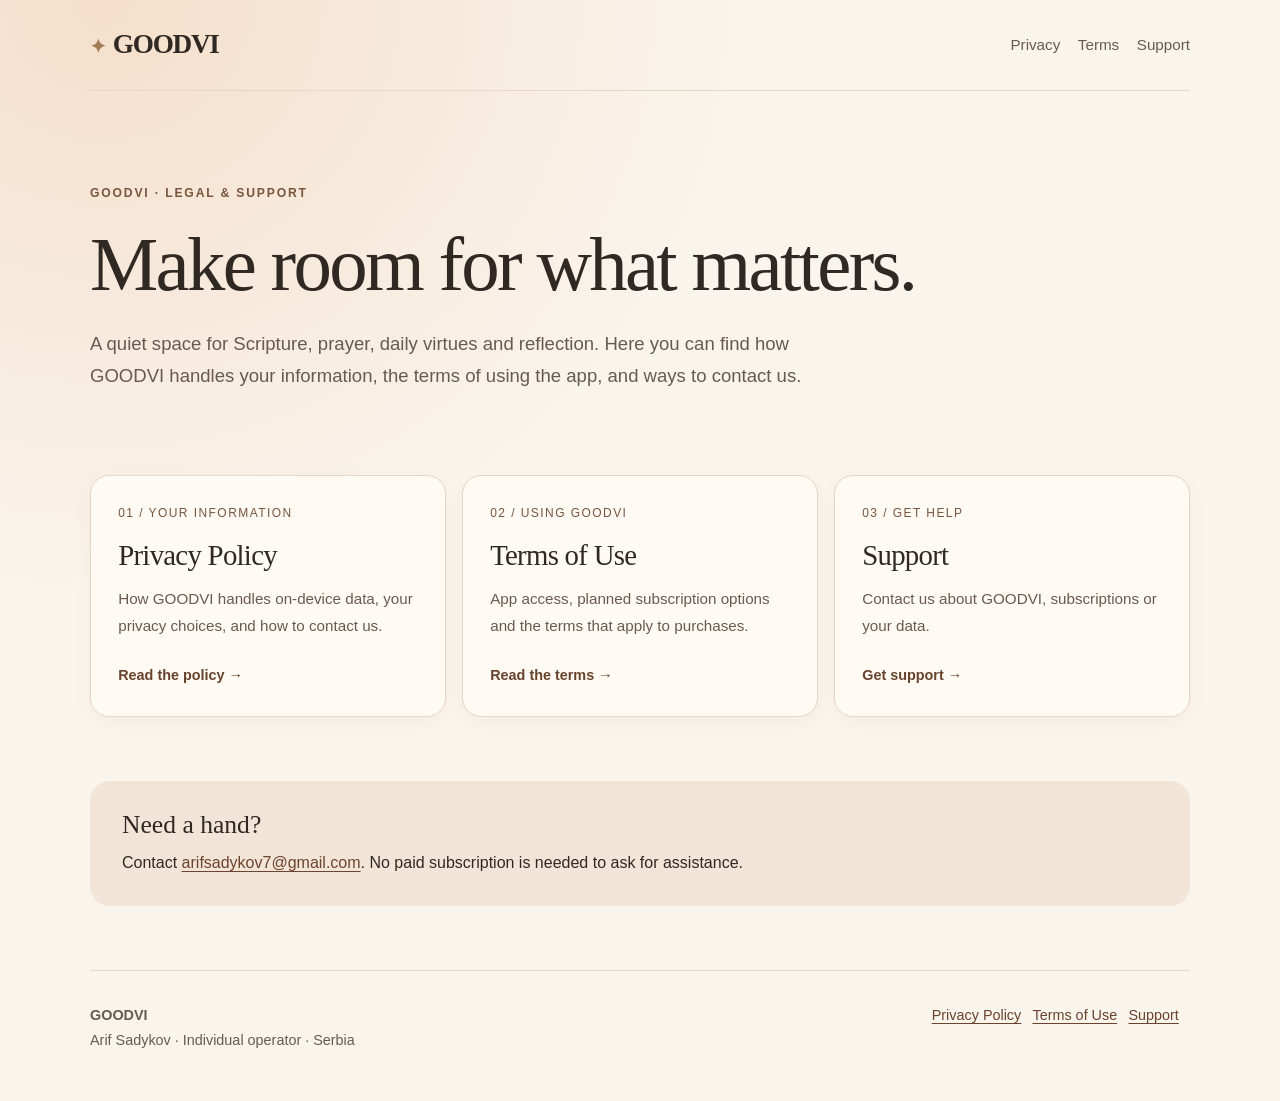
==== index.html @ 81b50287 "Add GOODVI legal and support site" ====
<!doctype html><html lang="en"><head><meta charset="utf-8"><meta name="viewport" content="width=device-width,initial-scale=1"><meta name="description" content="Official privacy, terms and support information for GOODVI, the iPhone Scripture, prayer and reflection app."><meta name="theme-color" content="#f9f4ec"><title>GOODVI — Privacy, Terms & Support</title><link rel="stylesheet" href="./assets/styles.css"></head><body><a class="skip" href="#main">Skip to content</a><header class="header"><a class="brand" href="./">GOODVI</a><nav class="nav" aria-label="Main navigation"><a href="./privacy/">Privacy</a><a href="./terms/">Terms</a><a href="./support/">Support</a></nav></header><main id="main"><section class="hero"><p class="eyebrow">GOODVI · Legal & support</p><h1>Make room for what matters.</h1><p class="lead">A quiet space for Scripture, prayer, daily virtues and reflection. Here you can find how GOODVI handles your information, the terms of using the app, and ways to contact us.</p></section><div class="cards"><a class="card" href="./privacy/"><span class="num">01 / YOUR INFORMATION</span><h2>Privacy Policy</h2><p>How GOODVI handles on-device data, your privacy choices, and how to contact us.</p><span class="more">Read the policy →</span></a><a class="card" href="./terms/"><span class="num">02 / USING GOODVI</span><h2>Terms of Use</h2><p>App access, planned subscription options and the terms that apply to purchases.</p><span class="more">Read the terms →</span></a><a class="card" href="./support/"><span class="num">03 / GET HELP</span><h2>Support</h2><p>Contact us about GOODVI, subscriptions or your data.</p><span class="more">Get support →</span></a></div><section class="home-contact"><h2>Need a hand?</h2><p>Contact <a href="mailto:arifsadykov7@gmail.com">arifsadykov7@gmail.com</a>. No paid subscription is needed to ask for assistance.</p></section></main><footer class="footer"><p><strong>GOODVI</strong><br>Arif Sadykov · Individual operator · Serbia</p><p><a href="./privacy/">Privacy Policy</a><a href="./terms/">Terms of Use</a><a href="./support/">Support</a></p></footer></body></html>
---- assets/styles.css ----
:root{color-scheme:light;--ink:#302823;--muted:#675b51;--paper:#f9f4ec;--cream:#fff9f1;--accent:#78553d;--line:#e6d7c7;--pale:#f2e5d7;--focus:#77513a}*{box-sizing:border-box}html{scroll-behavior:smooth;scroll-padding-top:1.5rem}body{margin:0;background:radial-gradient(ellipse at 8% 0%,#f5dfcb 0,transparent 38%),var(--paper);color:var(--ink);font:16px/1.75 -apple-system,BlinkMacSystemFont,"Segoe UI",sans-serif;-webkit-text-size-adjust:100%}a{color:#6c432d;text-underline-offset:3px;overflow-wrap:anywhere}a:focus-visible{outline:3px solid var(--focus);outline-offset:3px;border-radius:4px}p,li,h1,h2,h3{overflow-wrap:anywhere}.skip{position:absolute;left:1rem;top:-150px;padding:.6rem 1rem;background:white}.skip:focus{top:1rem;z-index:30}.header,.footer,main{width:min(1100px,calc(100% - 44px));margin-inline:auto}.header{display:flex;justify-content:space-between;gap:1rem;align-items:center;flex-wrap:wrap;padding:21px 0;border-bottom:1px solid var(--line)}.brand{font-family:Georgia,"Times New Roman",serif;font-weight:bold;font-size:1.7rem;color:var(--ink);letter-spacing:-.045em;text-decoration:none}.brand::before{content:"✦";font-family:Georgia,serif;color:#a37b56;font-size:1.2rem;margin-right:.5rem}.nav{display:flex;flex-wrap:wrap;gap:1.1rem}.nav a{font-size:.95rem;text-decoration:none;color:var(--muted);min-height:44px;display:inline-flex;align-items:center}.nav a[aria-current=page]{color:var(--ink);font-weight:650;text-decoration:underline}.nav a:hover{color:var(--ink);text-decoration:underline}.eyebrow{font-size:.76rem;color:var(--accent);text-transform:uppercase;letter-spacing:.15em;font-weight:750}.hero{padding:5rem 0 3rem;max-width:830px}.hero h1,.document h1{font:normal clamp(2.5rem,6vw,5.4rem)/1.13 Georgia,"Times New Roman",serif;letter-spacing:-.035em;margin:1.1rem 0 1.2rem}.lead{font-size:1.16rem;color:var(--muted);max-width:720px}.cards{display:grid;grid-template-columns:repeat(3,minmax(0,1fr));gap:1rem;margin:1rem 0 4rem}.card{display:flex;flex-direction:column;border:1px solid var(--line);border-radius:19px;background:#fffaf3;padding:1.7rem;color:var(--ink);text-decoration:none;min-height:225px;box-shadow:0 6px 20px rgba(76,54,41,.035)}.card:hover{border-color:#b89b81;transform:translateY(-2px);transition:transform .15s ease}.card .num{font-size:.75rem;letter-spacing:.12em;color:var(--accent)}.card h2{font:normal 1.8rem/1.15 Georgia,serif;letter-spacing:-.025em;margin:.9rem 0}.card p{font-size:.95rem;color:var(--muted);margin:0 0 1.5rem}.card .more{margin-top:auto;font-weight:650;font-size:.9rem;color:#67422c}.home-contact{padding:1.8rem 2rem;background:var(--pale);border-radius:20px;margin-bottom:4rem}.home-contact h2{font:normal 1.6rem Georgia,serif;margin:0}.home-contact p{margin:.6rem 0 0}.document{max-width:780px;padding:3rem 0 4rem}.document h1{font-size:clamp(2.4rem,5vw,3.9rem)}.updated{color:var(--muted);font-size:.92rem;margin-bottom:2rem}.document h2{font:normal 1.65rem/1.3 Georgia,serif;letter-spacing:-.01em;margin:2.5rem 0 .75rem;padding-top:1.5rem;border-top:1px solid var(--line)}.document h3{font-size:1.05rem;margin-top:1.6rem}.document p,.document li{max-width:74ch}.document li{margin:.55rem 0}.document ul,.document ol{padding-left:1.6rem}.contents{background:#f5eadd;border:1px solid var(--line);border-radius:15px;padding:1.2rem 1.5rem;margin:2rem 0}.contents strong{display:block;margin-bottom:.4rem}.contents ul{display:grid;grid-template-columns:repeat(2,minmax(0,1fr));gap:0 1.5rem;list-style:none;padding:0;margin:0}.contents li{margin:.1rem 0}.contents a{font-size:.93rem}.notice{background:var(--pale);border-left:4px solid #8b6147;border-radius:0 13px 13px 0;padding:1rem 1.25rem}.notice p{margin:.35rem 0}.footer{border-top:1px solid var(--line);padding:2rem 0 3rem;display:flex;justify-content:space-between;gap:1.5rem;flex-wrap:wrap;font-size:.9rem;color:var(--muted)}.footer p{margin:0}.footer a{margin-right:.7rem}.fine{font-size:.9rem;color:var(--muted)}@media(max-width:700px){.hero{padding:2.5rem 0 1.5rem}.cards{grid-template-columns:1fr;gap:.85rem;margin-bottom:2rem}.card{min-height:0;padding:1.3rem}.home-contact{padding:1.5rem}.document{padding:2rem 0 3rem}.contents ul{grid-template-columns:1fr}.nav{gap:.8rem}.nav a{font-size:.9rem}.footer{flex-direction:column}}@media(prefers-reduced-motion:reduce){html{scroll-behavior:auto}.card:hover{transform:none}}@media print{body{background:white}.header,.footer,.contents,.skip{display:none}.document{max-width:none;width:100%;padding:0}.document h2{page-break-after:avoid}}
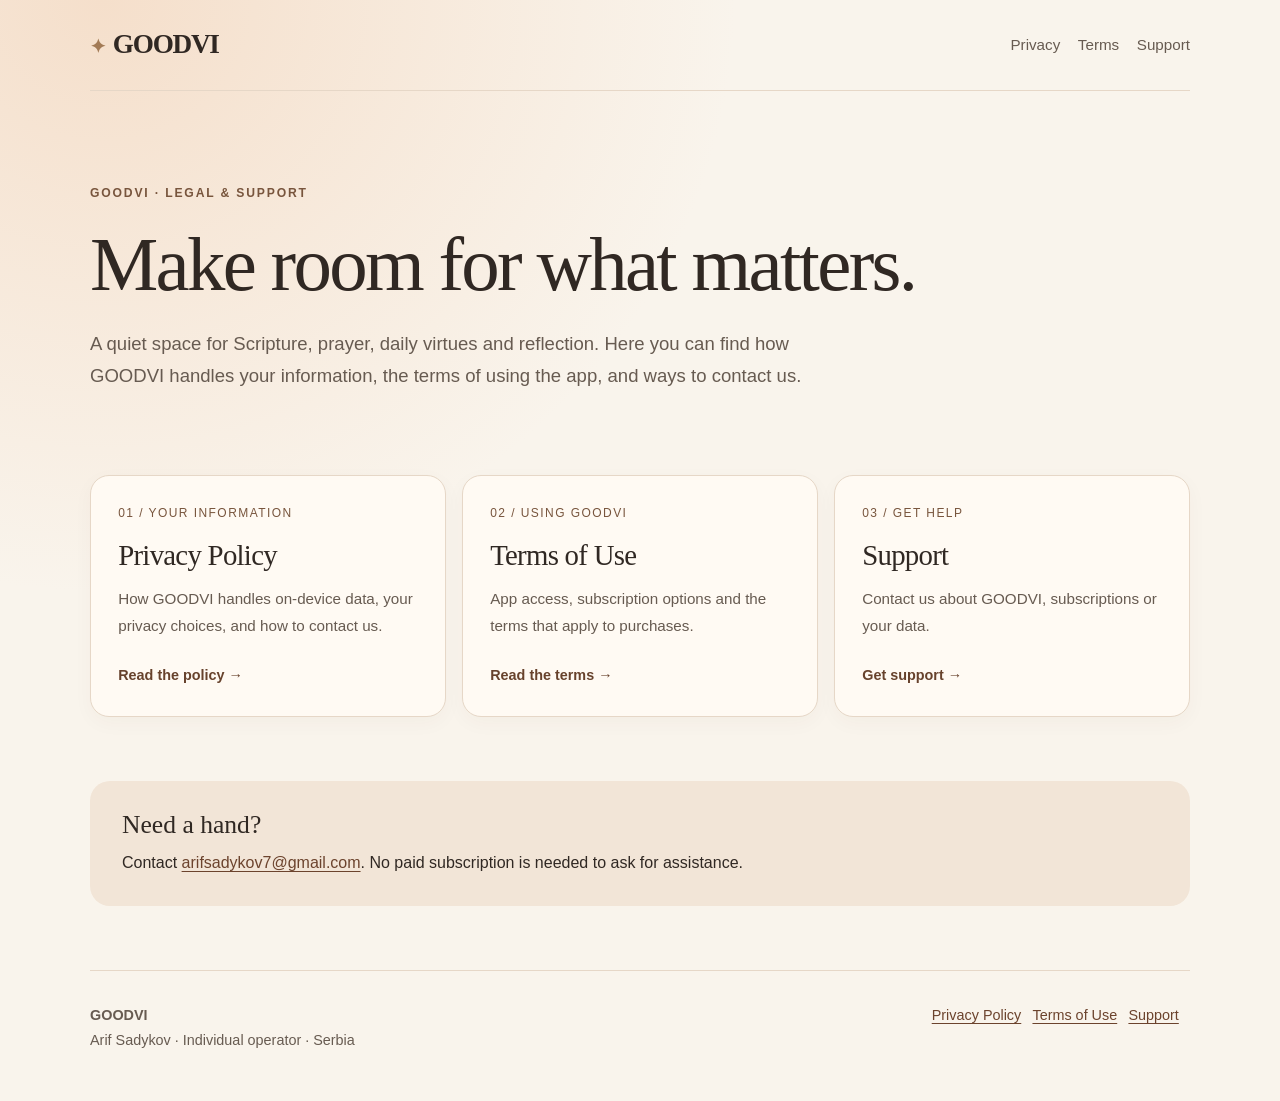
==== commit 76775af3: "GOODVI: document subscription access and support for release" ====
--- a/index.html
+++ b/index.html
@@ -1 +1 @@
-<!doctype html><html lang="en"><head><meta charset="utf-8"><meta name="viewport" content="width=device-width,initial-scale=1"><meta name="description" content="Official privacy, terms and support information for GOODVI, the iPhone Scripture, prayer and reflection app."><meta name="theme-color" content="#f9f4ec"><title>GOODVI — Privacy, Terms & Support</title><link rel="stylesheet" href="./assets/styles.css"></head><body><a class="skip" href="#main">Skip to content</a><header class="header"><a class="brand" href="./">GOODVI</a><nav class="nav" aria-label="Main navigation"><a href="./privacy/">Privacy</a><a href="./terms/">Terms</a><a href="./support/">Support</a></nav></header><main id="main"><section class="hero"><p class="eyebrow">GOODVI · Legal & support</p><h1>Make room for what matters.</h1><p class="lead">A quiet space for Scripture, prayer, daily virtues and reflection. Here you can find how GOODVI handles your information, the terms of using the app, and ways to contact us.</p></section><div class="cards"><a class="card" href="./privacy/"><span class="num">01 / YOUR INFORMATION</span><h2>Privacy Policy</h2><p>How GOODVI handles on-device data, your privacy choices, and how to contact us.</p><span class="more">Read the policy →</span></a><a class="card" href="./terms/"><span class="num">02 / USING GOODVI</span><h2>Terms of Use</h2><p>App access, planned subscription options and the terms that apply to purchases.</p><span class="more">Read the terms →</span></a><a class="card" href="./support/"><span class="num">03 / GET HELP</span><h2>Support</h2><p>Contact us about GOODVI, subscriptions or your data.</p><span class="more">Get support →</span></a></div><section class="home-contact"><h2>Need a hand?</h2><p>Contact <a href="mailto:arifsadykov7@gmail.com">arifsadykov7@gmail.com</a>. No paid subscription is needed to ask for assistance.</p></section></main><footer class="footer"><p><strong>GOODVI</strong><br>Arif Sadykov · Individual operator · Serbia</p><p><a href="./privacy/">Privacy Policy</a><a href="./terms/">Terms of Use</a><a href="./support/">Support</a></p></footer></body></html>
+<!doctype html><html lang="en"><head><meta charset="utf-8"><meta name="viewport" content="width=device-width,initial-scale=1"><meta name="description" content="Official privacy, terms and support information for GOODVI, the iPhone Scripture, prayer and reflection app."><meta name="theme-color" content="#f9f4ec"><title>GOODVI — Privacy, Terms & Support</title><link rel="stylesheet" href="./assets/styles.css"></head><body><a class="skip" href="#main">Skip to content</a><header class="header"><a class="brand" href="./">GOODVI</a><nav class="nav" aria-label="Main navigation"><a href="./privacy/">Privacy</a><a href="./terms/">Terms</a><a href="./support/">Support</a></nav></header><main id="main"><section class="hero"><p class="eyebrow">GOODVI · Legal & support</p><h1>Make room for what matters.</h1><p class="lead">A quiet space for Scripture, prayer, daily virtues and reflection. Here you can find how GOODVI handles your information, the terms of using the app, and ways to contact us.</p></section><div class="cards"><a class="card" href="./privacy/"><span class="num">01 / YOUR INFORMATION</span><h2>Privacy Policy</h2><p>How GOODVI handles on-device data, your privacy choices, and how to contact us.</p><span class="more">Read the policy →</span></a><a class="card" href="./terms/"><span class="num">02 / USING GOODVI</span><h2>Terms of Use</h2><p>App access, subscription options and the terms that apply to purchases.</p><span class="more">Read the terms →</span></a><a class="card" href="./support/"><span class="num">03 / GET HELP</span><h2>Support</h2><p>Contact us about GOODVI, subscriptions or your data.</p><span class="more">Get support →</span></a></div><section class="home-contact"><h2>Need a hand?</h2><p>Contact <a href="mailto:arifsadykov7@gmail.com">arifsadykov7@gmail.com</a>. No paid subscription is needed to ask for assistance.</p></section></main><footer class="footer"><p><strong>GOODVI</strong><br>Arif Sadykov · Individual operator · Serbia</p><p><a href="./privacy/">Privacy Policy</a><a href="./terms/">Terms of Use</a><a href="./support/">Support</a></p></footer></body></html>
